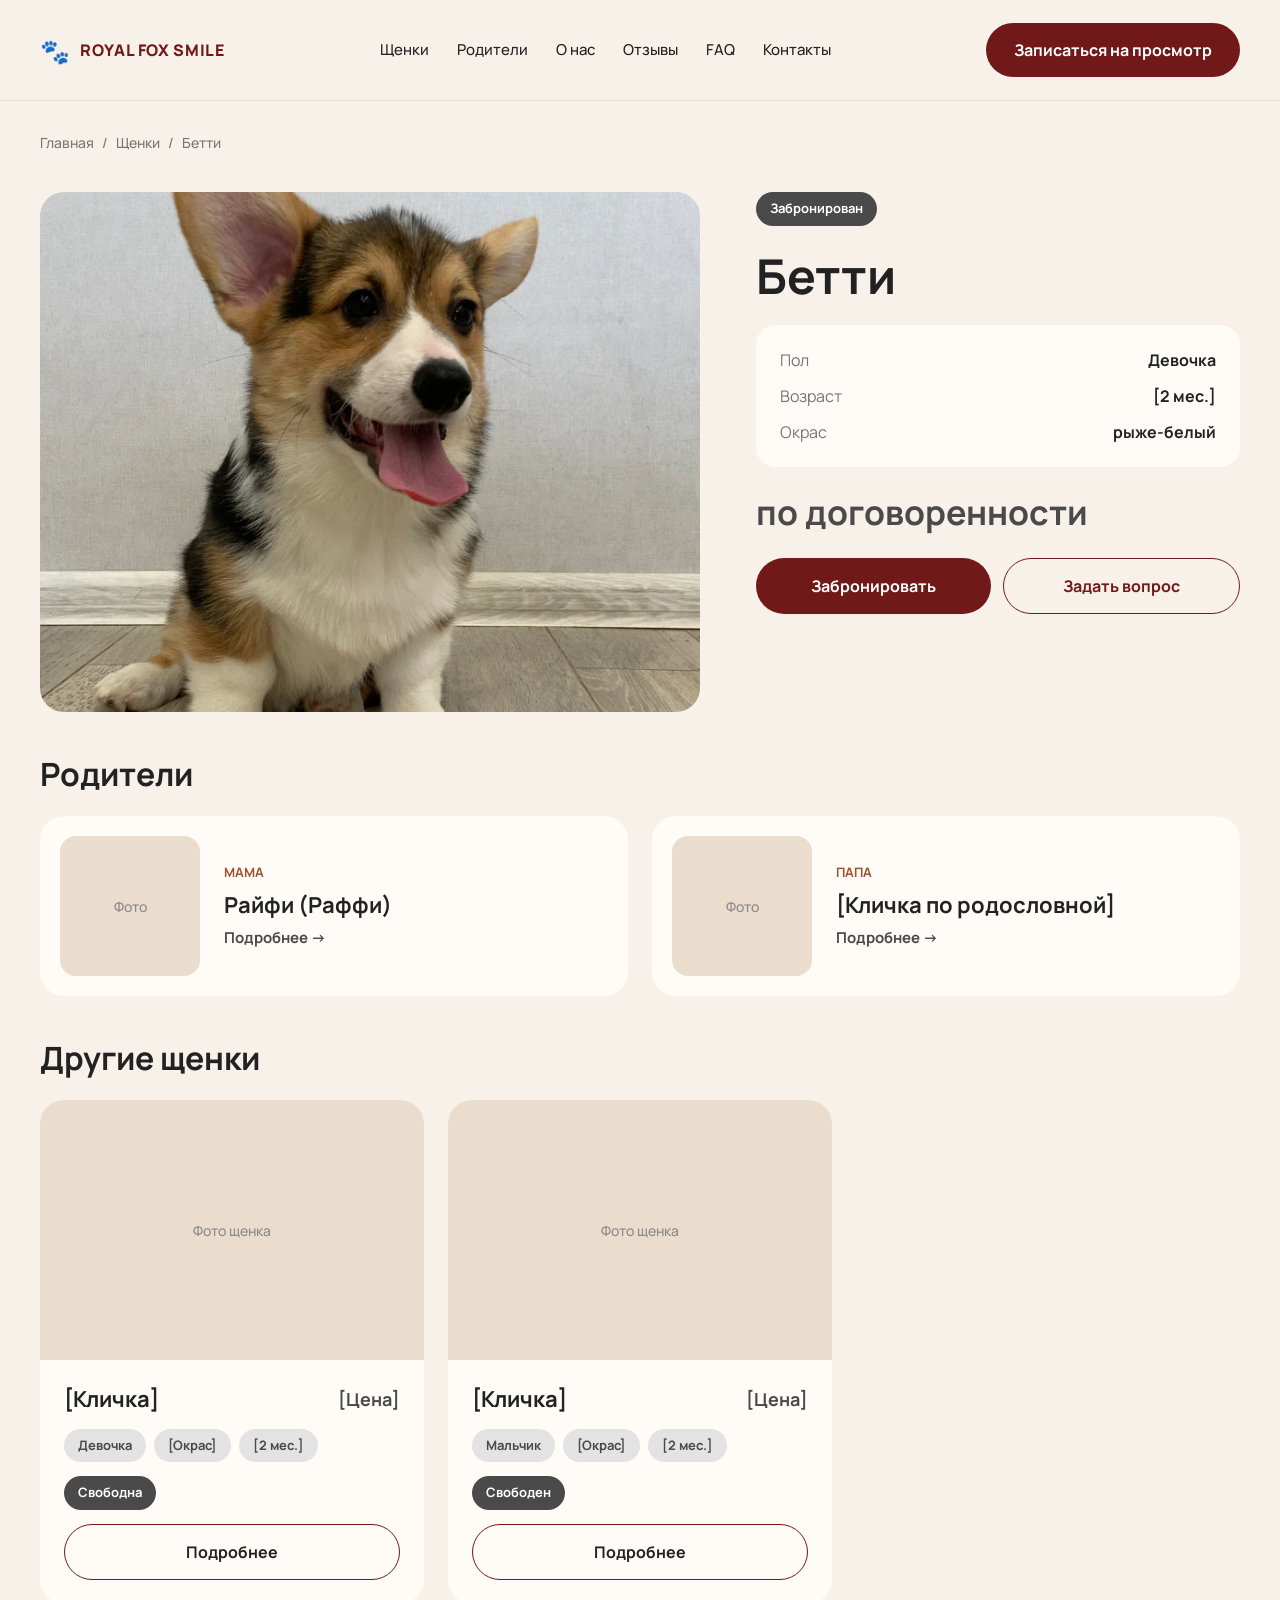
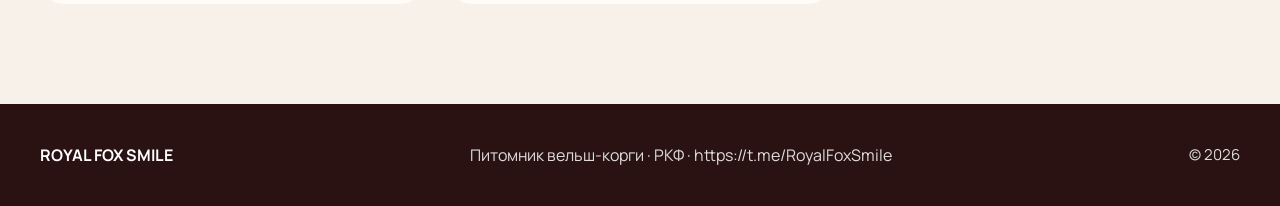
==== puppy.html @ c0cefedc "Add files via upload" ====
<!DOCTYPE html>
<html lang="ru">
<head>
  <!-- Страница одного щенка. Какого именно — подсказывает адрес: puppy.html?n=0 — первый щенок в списке -->
  <meta charset="UTF-8">
  <meta name="viewport" content="width=device-width, initial-scale=1.0">
  <title>Щенок вельш-корги — Royal Fox Smile</title>
  <meta name="description" content="Щенок вельш-корги пемброк из питомника Royal Fox Smile: фото, характер, родители и цена.">

  <!-- Шрифты из Google Fonts -->
  <link rel="preconnect" href="https://fonts.googleapis.com">
  <link rel="preconnect" href="https://fonts.gstatic.com" crossorigin>
  <link href="https://fonts.googleapis.com/css2?family=Manrope:wght@400;500;700;800&family=Montserrat:wght@700;800&display=swap" rel="stylesheet">

  <!-- Наши стили — те же, что на главной -->
  <link rel="stylesheet" href="css/style.css">
</head>
<body>

  <!-- ===== ШАПКА — как на главной, только ссылки ведут на главную страницу ===== -->
  <header class="header">
    <div class="container header__inner">
      <a href="index.html" class="logo">
        <span class="logo__icon" aria-hidden="true">🐾</span>
        <span class="logo__text">ROYAL FOX SMILE</span>
      </a>

      <nav class="nav" id="site-nav" aria-label="Основное меню">
        <a href="index.html#puppies">Щенки</a>
        <a href="index.html#parents">Родители</a>
        <a href="index.html#about">О нас</a>
        <a href="index.html#reviews">Отзывы</a>
        <a href="index.html#faq">FAQ</a>
        <a href="index.html#contacts">Контакты</a>
        <a href="index.html#contacts" class="btn btn--red nav__btn">Записаться на просмотр</a>
      </nav>

      <a href="index.html#contacts" class="btn btn--red header__btn">Записаться на просмотр</a>

      <button class="burger" type="button" aria-expanded="false" aria-controls="site-nav" aria-label="Открыть меню">
        <span></span><span></span><span></span>
      </button>
    </div>
  </header>

  <main class="container puppy-page">

    <!-- Хлебные крошки: где мы находимся на сайте -->
    <nav class="breadcrumbs" aria-label="Вы здесь">
      <a href="index.html">Главная</a>
      <span aria-hidden="true">/</span>
      <a href="index.html#puppies">Щенки</a>
      <span aria-hidden="true">/</span>
      <span id="crumb-name">Щенок</span>
    </nav>

    <!-- Всё ниже заполняет js/puppy.js из data/puppies.json -->
    <p class="puppy-page__message" id="puppy-message" hidden></p>

    <div class="puppy-page__content" id="puppy-content" hidden>

      <div class="puppy-page__top">
        <!-- Фото: большое и миниатюры под ним. Клик по миниатюре меняет большое фото -->
        <div class="puppy-gallery">
          <div class="puppy-gallery__main" id="puppy-main-photo"></div>
          <div class="puppy-gallery__thumbs" id="puppy-thumbs"></div>
        </div>

        <div class="puppy-info">
          <span class="puppy__status" id="puppy-status" hidden></span>
          <h1 class="puppy-info__name" id="puppy-name"></h1>
          <dl class="puppy-info__specs" id="puppy-specs"></dl>
          <p class="puppy-info__price" id="puppy-price" hidden></p>
          <div class="puppy-info__buttons">
            <a href="index.html#contacts" class="btn btn--red">Забронировать</a>
            <a href="index.html#contacts" class="btn btn--outline">Задать вопрос</a>
          </div>
          <p class="puppy-info__note" id="puppy-booking" hidden></p>
        </div>
      </div>

      <section class="puppy-page__block" id="puppy-about-block" hidden>
        <h2 class="puppy-page__title">О щенке</h2>
        <p class="puppy-page__text" id="puppy-about"></p>
      </section>

      <section class="puppy-page__block">
        <h2 class="puppy-page__title">Родители</h2>
        <div class="parents parents--compact" id="puppy-parents"></div>
      </section>

      <section class="puppy-page__block" id="puppy-others-block" hidden>
        <h2 class="puppy-page__title">Другие щенки</h2>
        <div class="puppies" id="puppy-others"></div>
      </section>

    </div>
  </main>

  <!-- ===== ПОДВАЛ ===== -->
  <footer class="footer">
    <div class="container footer__inner">
      <a href="index.html" class="footer__logo">ROYAL FOX SMILE</a>
      <p class="footer__text">Питомник вельш-корги · РКФ<span id="footer-socials"></span></p>
      <p class="footer__copy">© 2026</p>
    </div>
  </footer>

  <script src="js/common.js"></script>
  <script src="js/puppy.js"></script>
</body>
</html>
---- css/style.css ----
/* =========================================================
   1. ПЕРЕМЕННЫЕ — цвета, шрифты, размеры (значения из макета Figma).
   Меняете цвет здесь — он меняется на всём сайте.
   ========================================================= */
:root {
  --bg: #F7F1EA;         /* кремовый фон */
  --sand: #EBDDCD;       /* песочный фон первого экрана и заглушек фото */
  --red: #711919;        /* фирменный бордовый */
  --red-dark: #4A0E0E;
  --orange: #DB8744;     /* оранжевый акцент (кнопки) */
  --card: #FFFBF6;       /* фон карточек */
  --chip: #E3E3E3;       /* серые метки */
  --ink: #222222;        /* основной текст */
  --ink-soft: #4A4A4A;   /* текст потише */
  --muted: #777777;      /* второстепенный текст */
  --chocolate: #2A1212;  /* тёмная активная метка */
  --brown: #A0522D;      /* подписи «ПАПА» и «МАМА» */
  --about-bg: #F1E4D4;   /* фон блока «О питомнике» */
  --about-photo: #E2CFBA; /* заглушки фото в блоке «О питомнике» */
  --review-card: #F2F2F2; /* фон карточек отзывов */
  --form-btn: #E39A5B;   /* кнопка «Написать в Telegram» */
  --cream: #FFF3E6;      /* светлый текст на бордовом */

  --font-body: 'Manrope', sans-serif;                /* в макете Vela Sans, но он не загрузился из Google Fonts */
  --font-title: 'Montserrat', sans-serif;            /* заголовки секций */

  --container: 1248px;   /* 1200px контента + поля 24px по бокам */
  --radius: 24px;        /* скругление карточек */
}

/* =========================================================
   2. СБРОС — убираем стандартные отступы браузера
   ========================================================= */
*, *::before, *::after { box-sizing: border-box; }
body, h1, h2, h3, p, ul, figure { margin: 0; padding: 0; }
ul { list-style: none; }
img { max-width: 100%; display: block; }
a { color: inherit; text-decoration: none; }
button { font: inherit; cursor: pointer; }
[hidden] { display: none !important; }      /* скрытое атрибутом hidden прячем всегда, даже кнопки */

/* Переносы строк из панели сохраняются в длинных текстах */
.about__lead, .review__text, .question__answer { white-space: pre-line; }

html { scroll-behavior: smooth; }           /* плавная прокрутка к якорям */

body {
  font-family: var(--font-body);
  color: var(--ink);
  background: var(--bg);
  font-size: 16px;
  line-height: 1.375;
}

/* Контейнер — центрирует контент и даёт поля по бокам */
.container {
  max-width: var(--container);
  margin: 0 auto;
  padding: 0 24px;
}

/* =========================================================
   3. ОБЩИЕ ЭЛЕМЕНТЫ — кнопки, метки
   ========================================================= */
.btn {
  display: inline-flex;
  align-items: center;
  justify-content: center;
  padding: 16px 28px;
  border-radius: 999px;
  font-weight: 700;
  font-size: 16px;
  white-space: nowrap;
  transition: transform .2s, background-color .2s;
  cursor: pointer;
}
.btn:hover { transform: translateY(-2px); }

.btn--orange      { background: var(--orange); color: #fff; }
.btn--red         { background: var(--red); color: #fff; }
.btn--red:hover   { background: var(--red-dark); }
.btn--outline     { border: 1.5px solid var(--red); color: var(--red); }
.btn--outline-dark { border: 1.5px solid var(--ink-soft); color: var(--ink); }

.tag {
  display: inline-block;
  background: var(--chip);
  color: var(--ink);
  font-weight: 700;
  font-size: 13px;
  padding: 8px 14px;
  border-radius: 999px;
}

/* =========================================================
   4. ШАПКА
   ========================================================= */
.header {
  position: sticky;                 /* шапка прилипает к верху при прокрутке */
  top: 0;
  z-index: 10;
  background: rgba(247, 241, 234, .94);
  backdrop-filter: blur(8px);
  border-bottom: 1px solid var(--sand);
}
.header__inner {
  display: flex;
  align-items: center;
  justify-content: space-between;
  gap: 24px;
  padding-top: 23px;
  padding-bottom: 23px;
}
.logo { display: flex; align-items: center; gap: 10px; color: var(--red); white-space: nowrap; }
.logo__icon { font-size: 24px; }
.logo__text { font-weight: 800; font-size: 16px; letter-spacing: .04em; }

.nav { display: flex; gap: 28px; font-weight: 500; font-size: 15px; white-space: nowrap; }
.nav a:hover { color: var(--red); }
.nav__btn { display: none; }                /* кнопка внутри меню нужна только на телефоне */
.nowrap { white-space: nowrap; }            /* текст, который нельзя переносить, например номер телефона */

/* Бургер — три полоски. На широких экранах скрыт */
.burger {
  display: none;
  flex-direction: column;
  justify-content: center;
  gap: 5px;
  width: 44px;                              /* 44px — удобный размер для пальца */
  height: 44px;
  padding: 0 10px;
  background: none;
  border: none;
}
.burger span {
  display: block;
  height: 2px;
  background: var(--red);
  border-radius: 2px;
  transition: transform .2s, opacity .2s;
}
/* Когда меню открыто, полоски складываются в крестик */
.burger[aria-expanded="true"] span:nth-child(1) { transform: translateY(7px) rotate(45deg); }
.burger[aria-expanded="true"] span:nth-child(2) { opacity: 0; }
.burger[aria-expanded="true"] span:nth-child(3) { transform: translateY(-7px) rotate(-45deg); }

/* =========================================================
   5. ПЕРВЫЙ ЭКРАН
   ========================================================= */
.hero { background: var(--sand); padding: 80px 0; }
.hero__inner {
  display: flex;
  align-items: center;
  gap: 56px;
}
.hero__text { flex: 1; display: flex; flex-direction: column; gap: 26px; align-items: flex-start; }

.hero__title {
  font-weight: 800;
  font-size: 70px;
  line-height: 1.15;
  max-width: 624px;
}
.hero__lead { font-size: 20px; color: var(--muted); }
.hero__buttons { display: flex; gap: 14px; flex-wrap: wrap; }

.hero__trust { display: flex; flex-wrap: wrap; gap: 24px; font-weight: 500; font-size: 15px; color: var(--ink-soft); }
.hero__trust li::before { content: "✓ "; }

/* Фото корги: без круга и обрезки, вписывается в квадрат 520px как в макете */
.hero__photo {
  flex-shrink: 0;
  width: 520px;
  max-width: 100%;
  height: 520px;
  object-fit: contain;
}

/* =========================================================
   6. ЦИФРЫ — бордовая полоса
   ========================================================= */
.stats { background: var(--red); color: var(--cream); padding: 56px 0; }
.stats__list {
  display: grid;
  grid-template-columns: repeat(4, 1fr);    /* 4 равные колонки */
}
.stats__item { display: flex; flex-direction: column; gap: 6px; }
.stats__number { font-weight: 800; font-size: 44px; line-height: 60px; color: var(--orange); }
.stats__label { font-size: 16px; }

/* =========================================================
   7. ОБЩЕЕ ДЛЯ БЛОКОВ — отступы и заголовки секций
   ========================================================= */
.section { scroll-margin-top: 101px; }      /* чтобы шапка не закрывала заголовок при переходе из меню */
.section__head { display: flex; flex-direction: column; gap: 12px; }
.section__label { font-weight: 700; font-size: 13px; color: var(--muted); }
.section__title { font-family: var(--font-title); font-weight: 700; font-size: 44px; line-height: 54px; }

/* =========================================================
   8. СВОБОДНЫЕ ЩЕНКИ — фильтр и карточки
   ========================================================= */
.section--puppies { padding: 144px 0 118px; }
.section__top {
  display: flex;
  align-items: flex-end;
  justify-content: space-between;
  flex-wrap: wrap;
  gap: 16px;
  margin-bottom: 23px;
}
.filter { display: flex; gap: 8px; }
.chip {
  padding: 8px 14px;
  background: none;
  border: 1px solid var(--sand);
  border-radius: 999px;
  color: var(--ink);
  font-weight: 700;
  font-size: 13px;
}
.chip.is-active { background: var(--chocolate); border-color: var(--chocolate); color: #fff; }

.puppies {
  display: grid;
  grid-template-columns: repeat(3, 1fr);    /* 3 карточки в ряд */
  gap: 24px;
}
.puppy {
  display: flex;
  flex-direction: column;
  border-radius: var(--radius);
  overflow: hidden;                         /* обрезает фото по скруглённым углам */
  background: var(--card);
}
.puppy__photo { width: 100%; height: 260px; object-fit: cover; }
.puppy__photo--empty {                      /* заглушка, пока нет фото */
  display: flex;
  align-items: center;
  justify-content: center;
  background: var(--sand);
  color: #8A8A8A;
  font-weight: 500;
  font-size: 14px;
}
.puppy__body {
  flex: 1;
  display: flex;
  flex-direction: column;
  align-items: flex-start;
  gap: 14px;
  padding: 24px;
}
.puppy__top { width: 100%; display: flex; align-items: center; justify-content: space-between; gap: 12px; font-weight: 700; }
.puppy__name { font-size: 22px; }
.puppy__price { font-size: 18px; color: var(--ink-soft); }
.puppy__facts { display: flex; flex-wrap: wrap; gap: 8px; font-weight: 700; font-size: 13px; color: var(--ink-soft); }
.puppy__facts li { padding: 8px 14px; background: var(--chip); border-radius: 999px; }
.puppy__status { padding: 8px 14px; background: var(--ink-soft); border-radius: 999px; color: #fff; font-weight: 700; font-size: 13px; }
.puppy__btn { width: 100%; color: var(--ink); }

.puppies__message { font-size: 18px; color: var(--muted); }
.puppies__more { display: flex; justify-content: center; margin-top: 23px; }

/* =========================================================
   9. РОДИТЕЛИ — две карточки: фото слева, текст справа
   ========================================================= */
.section--parents { padding: 40px 0; }
.section--parents__title { margin-bottom: 23px; }
.parents {
  display: grid;
  grid-template-columns: repeat(2, 1fr);    /* 2 карточки в ряд */
  gap: 24px;
}
.parent {
  display: flex;
  align-items: center;
  gap: 24px;
  padding: 20px;
  background: var(--card);
  border-radius: var(--radius);
}
.parent__photo { flex-shrink: 0; width: 180px; height: 180px; border-radius: 16px; object-fit: cover; }
.parent__photo--empty {                     /* заглушка, пока нет фото */
  display: flex;
  align-items: center;
  justify-content: center;
  background: var(--sand);
  color: #8A8A8A;
  font-weight: 500;
  font-size: 14px;
}
.parent__info { flex: 1; min-width: 0; display: flex; flex-direction: column; gap: 8px; }
.parent__role { font-weight: 700; font-size: 13px; color: var(--brown); }
.parent__name { font-weight: 700; font-size: 22px; color: var(--ink); }
.parent__details { font-size: 15px; color: var(--muted); }

/* =========================================================
   10. О ПИТОМНИКЕ — фото слева, текст справа
   ========================================================= */
.section--about { background: var(--about-bg); padding: 100px 0; }
.about {
  display: grid;
  grid-template-columns: 576px 1fr;         /* фото фиксированной ширины, текст занимает остальное */
  align-items: center;
  column-gap: 64px;
}
.about__photos {
  display: grid;
  grid-template-columns: repeat(2, 1fr);
  grid-template-rows: repeat(2, 202px);
  gap: 16px;
}
.about__photo { width: 100%; height: 100%; border-radius: 16px; object-fit: cover; }
.about__photo--tall { grid-row: span 2; }   /* большое фото занимает две строки */
.about__photo--empty {                      /* заглушка, пока нет фото */
  display: flex;
  align-items: center;
  justify-content: center;
  padding: 12px;
  background: var(--about-photo);
  color: #8A8A8A;
  font-weight: 500;
  font-size: 14px;
  text-align: center;
}
.about__text { display: flex; flex-direction: column; gap: 22px; }
.about__lead { font-size: 18px; color: var(--muted); }
.about__list { display: flex; flex-direction: column; gap: 22px; font-weight: 700; font-size: 16px; }
.about__list li { display: flex; align-items: center; gap: 12px; }
.about__list li::before {                   /* бордовый кружок перед пунктом */
  content: "";
  flex-shrink: 0;
  width: 28px;
  height: 28px;
  border-radius: 50%;
  background: var(--red);
}

/* =========================================================
   11. ГАЛЕРЕЯ — большое фото слева и четыре маленьких справа
   ========================================================= */
.section--gallery { padding: 100px 0; }
.section--gallery__title { margin-bottom: 40px; }
.gallery {
  display: grid;
  grid-template-columns: 592fr 288fr 288fr; /* большая колонка и две маленькие */
  grid-template-rows: repeat(2, 220px);
  gap: 16px;
}
.gallery__photo { width: 100%; height: 100%; border-radius: 16px; object-fit: cover; }
.gallery__photo--big { grid-row: span 2; }  /* большое фото занимает две строки */
.gallery__photo--empty {                    /* заглушка, пока нет фото */
  display: flex;
  align-items: center;
  justify-content: center;
  background: var(--sand);
  color: #8A8A8A;
  font-weight: 500;
  font-size: 14px;
}

/* =========================================================
   12. ОТЗЫВЫ — три карточки
   ========================================================= */
.section--reviews { background: #fff; padding: 40px 0; }
.section--reviews__title { margin-bottom: 40px; }
.reviews {
  display: grid;
  grid-template-columns: repeat(3, 1fr);    /* 3 карточки в ряд */
  gap: 24px;
}
.review {
  display: flex;
  flex-direction: column;
  gap: 16px;
  padding: 24px;
  background: var(--review-card);
  border-radius: var(--radius);
}
.review__photo { width: 100%; height: 190px; border-radius: 16px; object-fit: cover; }
.review__photo--empty {                     /* заглушка, пока нет фото */
  display: flex;
  align-items: center;
  justify-content: center;
  background: var(--sand);
  color: #8A8A8A;
  font-weight: 500;
  font-size: 14px;
}
/* Длинный отзыв показываем первыми 4 строками, остальное — по кнопке «Читать полностью» */
.review__text {
  display: -webkit-box;
  -webkit-box-orient: vertical;
  -webkit-line-clamp: 4;                    /* сколько строк видно, пока отзыв свёрнут */
  line-clamp: 4;
  overflow: hidden;
  color: var(--ink-soft);
}
.review.is-expanded .review__text { display: block; overflow: visible; }   /* класс is-expanded ставит js/main.js */
.review__more {
  align-self: flex-start;
  margin-top: -8px;                         /* кнопка ближе к тексту, к которому относится */
  padding: 0;
  background: none;
  border: none;
  color: var(--red);
  font-weight: 700;
  font-size: 15px;
}
.review__more:hover { text-decoration: underline; }
.review__author { display: flex; flex-direction: column; gap: 6px; margin-top: auto; }   /* margin-top: auto прижимает автора к низу карточки */
.review__name { font-weight: 700; }
.review__place { font-size: 14px; color: var(--muted); }

/* =========================================================
   13. FAQ — заголовок слева, вопросы справа
   ========================================================= */
.section--faq { background: var(--card); padding: 100px 0; }
.faq {
  display: grid;
  grid-template-columns: 380px minmax(0, 1fr);
  align-items: start;
  column-gap: 64px;
}
.faq__head { display: flex; flex-direction: column; gap: 14px; }
.faq__title { font-weight: 800; font-size: 48px; line-height: 1; }
.faq__note { font-size: 17px; color: var(--muted); }
.faq__note a:hover { color: var(--red); }
.faq__list { display: flex; flex-direction: column; gap: 12px; }

.question { background: var(--bg); border-radius: 18px; }
.question summary {
  display: flex;
  align-items: center;
  justify-content: space-between;
  gap: 16px;
  padding: 12px 24px;
  font-weight: 700;
  font-size: 18px;
  cursor: pointer;
  list-style: none;                         /* убираем стандартный треугольник */
}
.question summary::-webkit-details-marker { display: none; }   /* то же для Safari */
.question__icon {
  flex-shrink: 0;
  display: flex;
  align-items: center;
  justify-content: center;
  width: 36px;
  height: 36px;
  border-radius: 50%;
  background: var(--red);
  color: #fff;
  transition: transform .2s;
}
.question[open] .question__icon { transform: rotate(45deg); }  /* плюс поворачивается и становится крестиком */
.question__answer { padding: 0 24px 20px; color: var(--ink-soft); }

/* =========================================================
   14. КОНТАКТЫ — бордовая карточка: текст слева, кнопки связи справа
   ========================================================= */
.section--contacts { background: #fff; padding: 100px 0; }
.contact {
  display: grid;
  grid-template-columns: minmax(0, 1fr) 548px;
  align-items: start;
  column-gap: 56px;
  padding: 56px;
  background: var(--red);
  border-radius: 36px;
  color: var(--cream);
}
.contact__info { display: flex; flex-direction: column; align-items: flex-start; gap: 20px; }
.contact__title { font-weight: 700; font-size: 40px; }
.contact__lead { font-size: 18px; }
.contact__line { font-size: 17px; }

.messengers {
  display: flex;
  flex-direction: column;
  gap: 16px;
  padding: 32px;
  background: var(--card);
  border-radius: var(--radius);
  color: var(--ink);
}
.messengers__title { font-weight: 700; font-size: 18px; }
.messengers__btn { width: 100%; }
.messengers__btn--main { background: var(--form-btn); color: var(--chocolate); }

/* =========================================================
   15. ПОДВАЛ
   ========================================================= */
.footer { background: var(--chocolate); padding: 40px 0; color: #DDDDDD; }
.footer__inner { display: flex; align-items: center; justify-content: space-between; gap: 24px; }
.footer__logo { font-weight: 700; color: #fff; }
.footer__copy { font-size: 15px; }

/* =========================================================
   16. СТРАНИЦА ЩЕНКА (puppy.html)
   ========================================================= */
.puppy-page { display: flex; flex-direction: column; gap: 40px; padding-top: 32px; padding-bottom: 100px; }
.breadcrumbs { display: flex; flex-wrap: wrap; gap: 8px; font-weight: 500; font-size: 14px; color: var(--muted); }
.breadcrumbs a:hover { color: var(--red); }
.puppy-page__message { font-size: 18px; color: var(--muted); }
.puppy-page__content { display: flex; flex-direction: column; gap: 40px; }

/* Верх: фото слева, информация справа */
.puppy-page__top {
  display: grid;
  grid-template-columns: 660px minmax(0, 1fr);
  align-items: start;
  gap: 56px;
}

/* Фото и миниатюры */
.puppy-gallery { display: flex; flex-direction: column; gap: 12px; min-width: 0; }
.puppy-gallery__photo { width: 100%; height: 520px; border-radius: var(--radius); object-fit: cover; }
.puppy-gallery__photo--empty,
.puppy-gallery__thumb-img--empty {          /* заглушки, пока нет фото */
  display: flex;
  align-items: center;
  justify-content: center;
  background: var(--sand);
  color: #8A8A8A;
  font-weight: 500;
  font-size: 14px;
}
.puppy-gallery__thumbs { display: grid; grid-template-columns: repeat(4, 1fr); gap: 12px; }
.puppy-gallery__thumbs:empty { display: none; }
.puppy-gallery__thumb {
  height: 110px;
  padding: 0;
  overflow: hidden;
  border: 2px solid transparent;
  border-radius: 14px;
  background: var(--sand);
}
.puppy-gallery__thumb.is-active { border-color: var(--red); }   /* миниатюра фото, которое сейчас открыто */
.puppy-gallery__thumb-img { width: 100%; height: 100%; object-fit: cover; }
.puppy-gallery__thumb--video {
  display: flex;
  align-items: center;
  justify-content: center;
  color: var(--red);
  font-weight: 700;
  font-size: 15px;
}

/* Информация справа */
.puppy-info { display: flex; flex-direction: column; align-items: flex-start; gap: 22px; }
.puppy-info__name { font-weight: 700; font-size: 48px; line-height: 1.15; }
.puppy-info__specs {
  width: 100%;
  margin: 0;
  display: flex;
  flex-direction: column;
  gap: 14px;
  padding: 24px;
  background: var(--card);
  border-radius: 20px;
}
.puppy-info__specs:empty { display: none; }
.puppy-info__row { display: flex; justify-content: space-between; gap: 16px; }
.puppy-info__row dt { color: var(--muted); }
.puppy-info__row dd { margin: 0; font-weight: 700; text-align: right; }
.puppy-info__price { font-weight: 700; font-size: 34px; color: var(--ink-soft); }
.puppy-info__buttons { width: 100%; display: flex; gap: 12px; }
.puppy-info__buttons .btn { flex: 1; }
.puppy-info__note { font-size: 14px; color: var(--muted); }

/* Блоки ниже: «О щенке», «Родители», «Другие щенки» */
.puppy-page__block { display: flex; flex-direction: column; gap: 20px; }
.puppy-page__title { font-weight: 700; font-size: 32px; }
.puppy-page__text { font-size: 18px; color: var(--muted); white-space: pre-line; }
.parents--compact .parent__photo { width: 140px; height: 140px; }
.parent__more { font-weight: 700; font-size: 15px; color: var(--ink-soft); }
.parent__more:hover { color: var(--red); }

/* =========================================================
   17. АДАПТИВ — как сайт выглядит на узких экранах
   ========================================================= */
@media (max-width: 1040px) {
  .burger { display: flex; }
  .header__inner { padding-top: 14px; padding-bottom: 14px; }
  .header__btn { margin-left: auto; }       /* кнопка прижимается вправо, к бургеру */
  /* Меню превращается в выпадающую панель под шапкой */
  .nav {
    display: none;
    position: absolute;
    top: 100%;
    left: 0;
    right: 0;
    flex-direction: column;
    gap: 0;
    padding: 8px 24px 24px;
    background: var(--bg);
    border-bottom: 1px solid var(--sand);
    box-shadow: 0 16px 32px rgba(74, 14, 14, .1);
    font-size: 18px;
  }
  .nav.is-open { display: flex; }           /* класс is-open ставит js/main.js */
  .nav a { padding: 14px 0; border-bottom: 1px solid var(--sand); }
  .nav .nav__btn { border-bottom: none; }
}
@media (max-width: 1200px) {
  .puppy-page__top { grid-template-columns: minmax(0, 1.3fr) minmax(0, 1fr); gap: 40px; }
  .puppy-gallery__photo { height: 440px; }
  .puppy-gallery__thumb { height: 90px; }
}
@media (max-width: 960px) {
  .puppy-page__top { grid-template-columns: minmax(0, 1fr); gap: 32px; }
  .puppy-gallery__photo { height: 460px; }
  .hero__inner { flex-direction: column-reverse; }
  .hero__photo { height: 360px; }
  .hero__text { width: 100%; }
  .hero__title { font-size: 48px; }
  .stats__list { grid-template-columns: repeat(2, 1fr); row-gap: 32px; }
  .puppies { grid-template-columns: repeat(2, 1fr); }
  .section--puppies { padding: 72px 0; }
  .section__title { font-size: 36px; line-height: 1.2; }
  .parents { grid-template-columns: 1fr; }
  .section--about { padding: 64px 0; }
  .about { grid-template-columns: minmax(0, 1fr); row-gap: 40px; }
  .section--gallery { padding: 64px 0; }
  .gallery { grid-template-columns: repeat(2, 1fr); grid-template-rows: 320px 220px 220px; }
  .gallery__photo--big { grid-row: auto; grid-column: span 2; }   /* большое фото теперь на всю ширину */
  .section--reviews { padding: 64px 0; }
  .reviews { grid-template-columns: repeat(2, 1fr); }
  .section--faq { padding: 64px 0; }
  .faq { grid-template-columns: minmax(0, 1fr); row-gap: 32px; }
  .section--contacts { padding: 64px 0; }
  .contact { grid-template-columns: minmax(0, 1fr); row-gap: 32px; padding: 40px; }
}
@media (max-width: 560px) {
  .header__btn { display: none; }
  .nav .nav__btn { display: flex; margin-top: 16px; padding: 16px; font-size: 16px; }
  .nav .nav__btn:hover { color: #fff; }     /* иначе при наведении текст стал бы бордовым на бордовом */
  .hero { padding: 24px 0 56px; }
  .hero__inner { gap: 24px; }
  .hero__photo { height: 260px; }
  .chip { padding: 10px 16px; }             /* кнопки фильтра крупнее, чтобы попадать пальцем */
  .messengers__btn { padding: 16px 12px; }
  .hero__title { font-size: 38px; }
  .hero__lead { font-size: 17px; }
  .hero__buttons .btn { width: 100%; }
  .stats { padding: 40px 0; }
  .stats__number { font-size: 34px; }
  .puppies { grid-template-columns: 1fr; }
  .section--puppies { padding: 56px 0; }
  .section__title { font-size: 30px; }
  .parent { flex-direction: column; align-items: flex-start; }   /* на телефоне текст под фото */
  .parent__photo { width: 100%; height: 240px; }
  .parent__info { flex: none; }
  .section--about { padding: 56px 0; }
  .about__photos { grid-template-rows: repeat(2, 150px); }
  .section--gallery { padding: 56px 0; }
  .section--gallery__title { margin-bottom: 24px; }
  .gallery { grid-template-rows: 220px 150px 150px; }
  .section--reviews { padding: 56px 0; }
  .section--reviews__title { margin-bottom: 24px; }
  .reviews { grid-template-columns: 1fr; }
  .section--faq { padding: 56px 0; }
  .faq__title { font-size: 36px; line-height: 1.1; }
  .question summary { padding: 12px 16px; font-size: 16px; }
  .question__answer { padding: 0 16px 16px; }
  .section--contacts { padding: 56px 0; }
  .contact { padding: 24px 16px 16px; border-radius: var(--radius); }
  .contact__title { font-size: 30px; line-height: 1.2; }
  .messengers { padding: 20px 16px; }
  .messengers__btn { white-space: normal; text-align: center; }
  .footer__inner { flex-direction: column; align-items: flex-start; gap: 8px; }
  .puppy-page { gap: 24px; padding-top: 20px; padding-bottom: 56px; }
  .puppy-page__content { gap: 32px; }
  .puppy-gallery__photo { height: 300px; }
  .puppy-gallery__thumbs { gap: 8px; }
  .puppy-gallery__thumb { height: 64px; border-radius: 10px; }
  .puppy-gallery__thumb--video { font-size: 13px; }
  .puppy-info { gap: 16px; }
  .puppy-info__name { font-size: 34px; }
  .puppy-info__specs { padding: 20px 16px; }
  .puppy-info__price { font-size: 28px; }
  .puppy-info__buttons { flex-direction: column; }
  .puppy-page__title { font-size: 26px; }
  .puppy-page__text { font-size: 17px; }
  .parents--compact .parent { flex-direction: row; align-items: center; }   /* на странице щенка карточки родителей остаются в строку */
  .parents--compact .parent__photo { width: 100px; height: 100px; }
  .parents--compact .parent__info { flex: 1; }   /* текст занимает остаток строки и переносится, а не обрезается */
  .parents--compact .parent__name { font-size: 18px; }
}
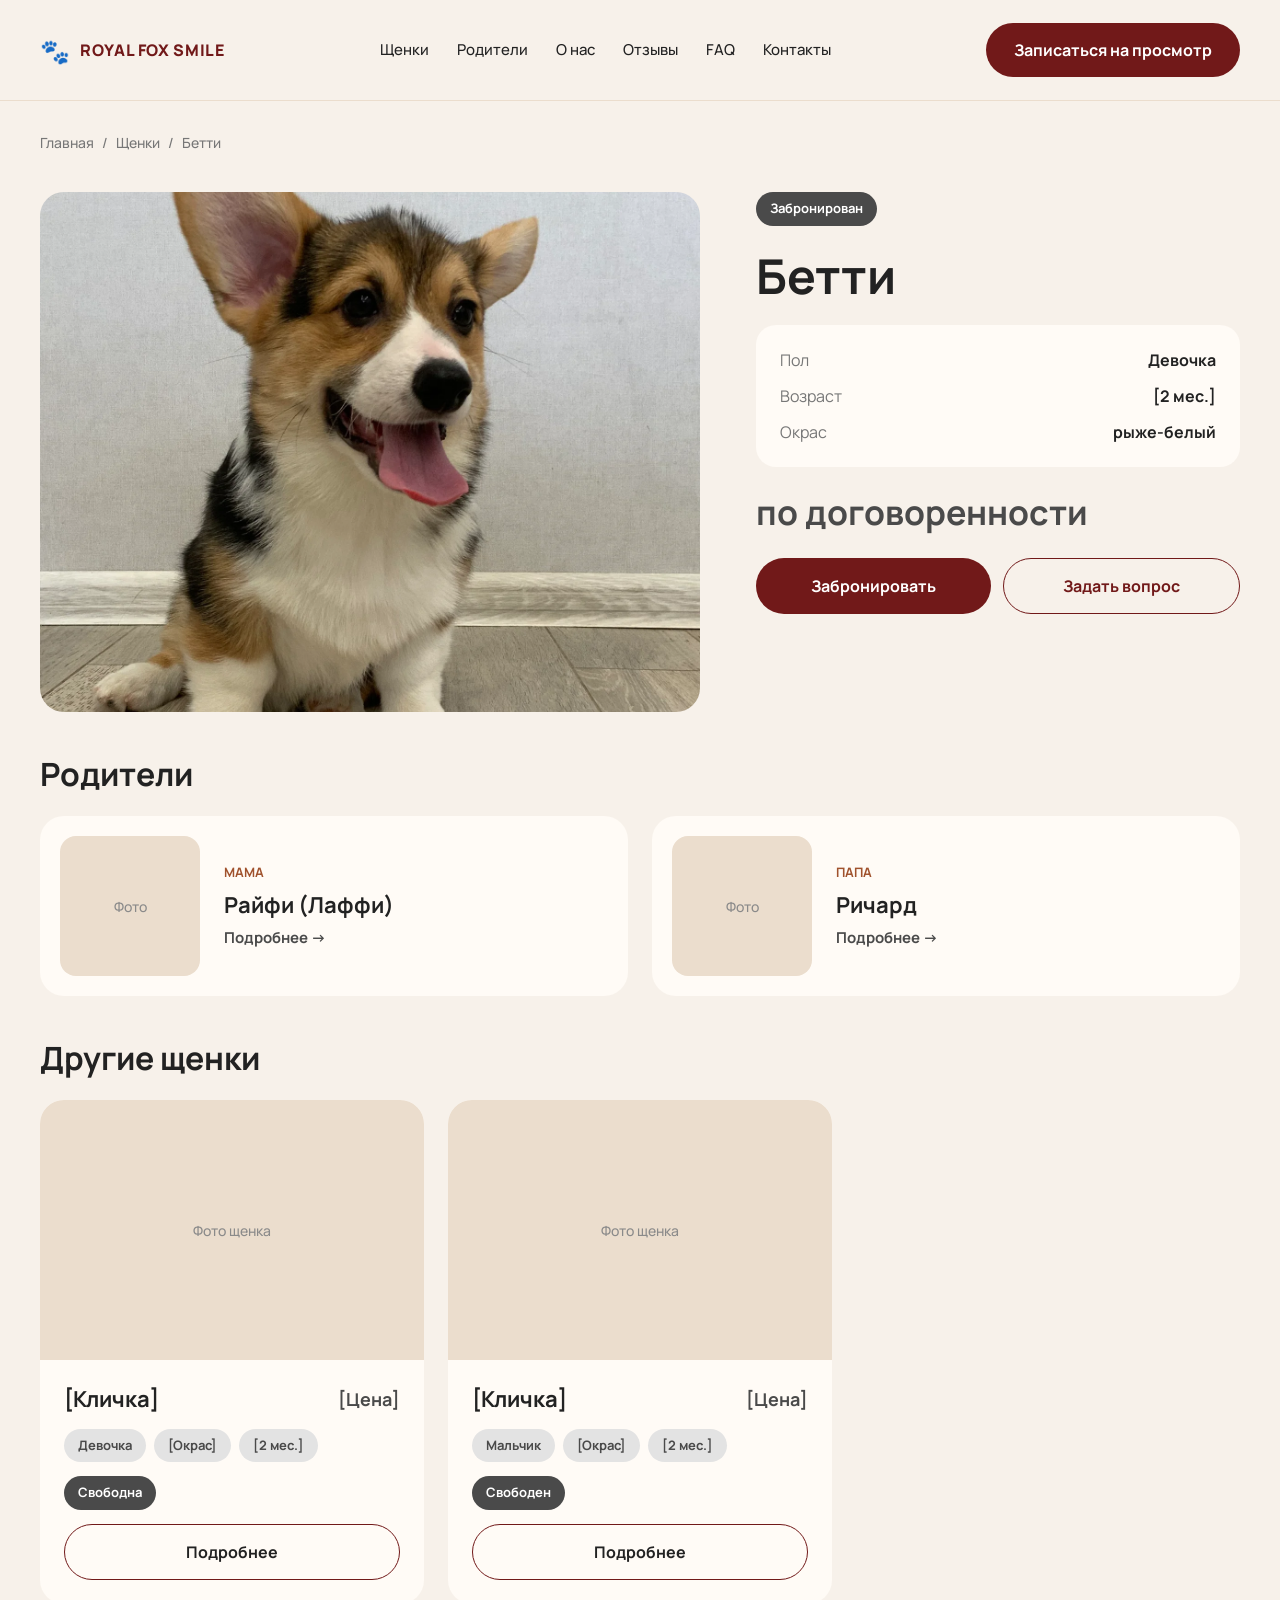
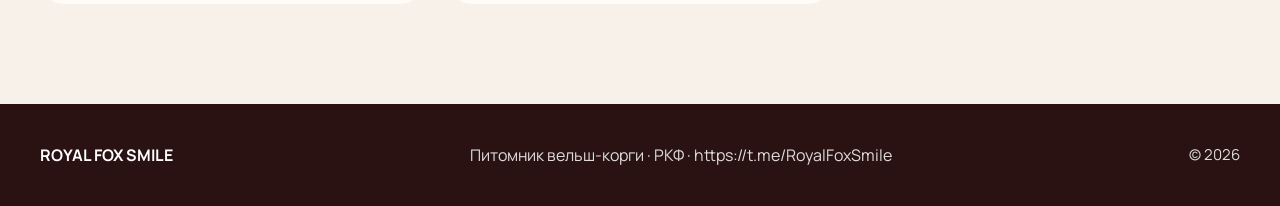
==== commit db193080: "Add files via upload" ====
--- a/puppy.html
+++ b/puppy.html
@@ -12,8 +12,8 @@
   <link rel="preconnect" href="https://fonts.gstatic.com" crossorigin>
   <link href="https://fonts.googleapis.com/css2?family=Manrope:wght@400;500;700;800&family=Montserrat:wght@700;800&display=swap" rel="stylesheet">
 
-  <!-- Наши стили — те же, что на главной -->
-  <link rel="stylesheet" href="css/style.css">
+  <!-- Наши стили — те же, что на главной. ?v= — номер версии, как на главной -->
+  <link rel="stylesheet" href="css/style.css?v=2026-11-05-5">
 </head>
 <body>
 
@@ -26,7 +26,7 @@
       </a>
 
       <nav class="nav" id="site-nav" aria-label="Основное меню">
-        <a href="index.html#puppies">Щенки</a>
+        <a href="puppies.html">Щенки</a>
         <a href="index.html#parents">Родители</a>
         <a href="index.html#about">О нас</a>
         <a href="index.html#reviews">Отзывы</a>
@@ -49,7 +49,7 @@
     <nav class="breadcrumbs" aria-label="Вы здесь">
       <a href="index.html">Главная</a>
       <span aria-hidden="true">/</span>
-      <a href="index.html#puppies">Щенки</a>
+      <a href="puppies.html">Щенки</a>
       <span aria-hidden="true">/</span>
       <span id="crumb-name">Щенок</span>
     </nav>
@@ -106,7 +106,7 @@
     </div>
   </footer>
 
-  <script src="js/common.js"></script>
-  <script src="js/puppy.js"></script>
+  <script src="js/common.js?v=2026-11-05-5"></script>
+  <script src="js/puppy.js?v=2026-11-05-5"></script>
 </body>
 </html>
--- a/css/style.css
+++ b/css/style.css
@@ -26,6 +26,9 @@
 
   --container: 1248px;   /* 1200px контента + поля 24px по бокам */
   --radius: 24px;        /* скругление карточек */
+
+  /* Рисунок лапки: четыре пальчика и подушечка */
+  --paw: url("data:image/svg+xml,%3Csvg xmlns='http://www.w3.org/2000/svg' viewBox='0 0 24 24'%3E%3Cellipse cx='5.5' cy='10' rx='2.2' ry='2.8' transform='rotate(-20 5.5 10)'/%3E%3Cellipse cx='9.5' cy='5.5' rx='2.2' ry='2.9'/%3E%3Cellipse cx='14.5' cy='5.5' rx='2.2' ry='2.9'/%3E%3Cellipse cx='18.5' cy='10' rx='2.2' ry='2.8' transform='rotate(20 18.5 10)'/%3E%3Cpath d='M12 11.5c-3 0-6.2 3.6-6.2 6.4 0 1.9 1.5 3 3.2 3 1.2 0 2-.6 3-.6s1.8.6 3 .6c1.7 0 3.2-1.1 3.2-3 0-2.8-3.2-6.4-6.2-6.4z'/%3E%3C/svg%3E");
 }
 
 /* =========================================================
@@ -147,8 +150,10 @@
 /* =========================================================
    5. ПЕРВЫЙ ЭКРАН
    ========================================================= */
-.hero { background: var(--sand); padding: 80px 0; }
+.hero { position: relative; overflow: hidden; background: var(--sand); padding: 80px 0; }
 .hero__inner {
+  position: relative;                       /* текст и корги поверх следов лап */
+  z-index: 1;
   display: flex;
   align-items: center;
   gap: 56px;
@@ -165,7 +170,18 @@
 .hero__buttons { display: flex; gap: 14px; flex-wrap: wrap; }
 
 .hero__trust { display: flex; flex-wrap: wrap; gap: 24px; font-weight: 500; font-size: 15px; color: var(--ink-soft); }
-.hero__trust li::before { content: "✓ "; }
+.hero__trust li { display: flex; align-items: center; gap: 6px; }
+/* Лапка перед пунктом. Рисунок задан как маска, а цвет берётся у текста (currentColor),
+   поэтому лапка всегда того же цвета и размера (1em), что и текст рядом */
+.hero__trust li::before {
+  content: "";
+  flex-shrink: 0;
+  width: 1em;
+  height: 1em;
+  background-color: currentColor;
+  -webkit-mask: var(--paw) center / contain no-repeat;
+  mask: var(--paw) center / contain no-repeat;
+}
 
 /* Фото корги: без круга и обрезки, вписывается в квадрат 520px как в макете */
 .hero__photo {
@@ -174,19 +190,78 @@
   max-width: 100%;
   height: 520px;
   object-fit: contain;
+  cursor: pointer;
+  transform-origin: 50% 90%;                /* корги наклоняется «от лап», а не от середины */
+  /* Сначала появляется с прыжком, потом раз в несколько секунд наклоняет голову */
+  animation: corgi-in .9s cubic-bezier(.34, 1.56, .64, 1) both,
+             corgi-tilt 6s ease-in-out 1.5s infinite;
+}
+/* Классы ставит js/main.js: is-ready — после появления (чтобы прыжок появления не повторялся), is-jumping — по клику */
+.hero__photo.is-ready { animation: corgi-tilt 6s ease-in-out 1s infinite; }
+.hero__photo.is-jumping { animation: corgi-jump .7s ease-out; }
+
+@keyframes corgi-in {
+  from { opacity: 0; transform: translateY(60px) scale(.9); }
+  to   { opacity: 1; transform: none; }
+}
+/* Большую часть времени корги стоит спокойно, а в конце цикла наклоняет голову туда-сюда */
+@keyframes corgi-tilt {
+  0%, 70%, 100% { transform: none; }
+  76% { transform: rotate(-5deg) translateY(-4px); }
+  84% { transform: rotate(4deg); }
+  92% { transform: rotate(-2deg); }
+}
+@keyframes corgi-jump {
+  0%   { transform: none; }
+  30%  { transform: translateY(-40px) scale(1.03); }
+  55%  { transform: translateY(0) scaleY(.94); }
+  75%  { transform: translateY(-10px); }
+  100% { transform: none; }
+}
+
+/* Следы лап по низу экрана: по одному появляются слева направо и тают */
+.hero__trail { position: absolute; left: 0; right: 0; bottom: 12px; height: 40px; pointer-events: none; }
+.hero__trail span {
+  position: absolute;
+  left: calc(4% + var(--i) * 8%);           /* шаги через равные промежутки */
+  bottom: 0;
+  width: 22px;
+  height: 22px;
+  background-color: var(--red);
+  -webkit-mask: var(--paw) center / contain no-repeat;
+  mask: var(--paw) center / contain no-repeat;
+  opacity: 0;
+  transform: rotate(90deg);                 /* пальчики смотрят вправо — по направлению шагов */
+  animation: paw-step 6s linear calc(var(--i) * .4s) infinite;
+}
+.hero__trail span:nth-child(even) { bottom: 16px; }   /* левая и правая лапа — со сдвигом, как настоящий след */
+@keyframes paw-step {
+  0%   { opacity: 0; }
+  5%   { opacity: .18; }
+  45%  { opacity: .18; }
+  60%, 100% { opacity: 0; }
+}
+
+/* Если человек в настройках системы попросил меньше движения — анимации выключаем */
+@media (prefers-reduced-motion: reduce) {
+  .hero__photo, .hero__photo.is-ready, .hero__photo.is-jumping { animation: none; }
+  .hero__trail { display: none; }
 }
 
 /* =========================================================
    6. ЦИФРЫ — бордовая полоса
    ========================================================= */
-.stats { background: var(--red); color: var(--cream); padding: 56px 0; }
+.stats { background: var(--red); color: var(--cream); padding: 51px 0; }   /* отступы подобраны так, чтобы полоса осталась высотой 200px, как в макете */
 .stats__list {
-  display: grid;
-  grid-template-columns: repeat(4, 1fr);    /* 4 равные колонки */
-}
-.stats__item { display: flex; flex-direction: column; gap: 6px; }
-.stats__number { font-weight: 800; font-size: 44px; line-height: 60px; color: var(--orange); }
-.stats__label { font-size: 16px; }
+  display: flex;
+  flex-wrap: wrap;                          /* если цифры не влезают в ряд, переносятся на следующую строку */
+  justify-content: center;                  /* цифры стоят по центру полосы, сколько бы их ни было */
+  gap: 32px 120px;                          /* 32px между строками, 120px между цифрами */
+}
+/* Все цифры одной ширины — так средняя стоит ровно по центру, даже если подписи разной длины */
+.stats__item { flex: 0 0 280px; display: flex; flex-direction: column; align-items: center; gap: 8px; text-align: center; }
+.stats__number { font-weight: 800; font-size: 64px; line-height: 1; color: var(--orange); }
+.stats__label { font-size: 20px; line-height: 1.3; }
 
 /* =========================================================
    7. ОБЩЕЕ ДЛЯ БЛОКОВ — отступы и заголовки секций
@@ -615,7 +690,10 @@
   .hero__photo { height: 360px; }
   .hero__text { width: 100%; }
   .hero__title { font-size: 48px; }
-  .stats__list { grid-template-columns: repeat(2, 1fr); row-gap: 32px; }
+  .stats__list { gap: 32px 40px; }
+  .stats__item { flex-basis: 200px; }
+  .stats__number { font-size: 52px; }
+  .stats__label { font-size: 18px; }
   .puppies { grid-template-columns: repeat(2, 1fr); }
   .section--puppies { padding: 72px 0; }
   .section__title { font-size: 36px; line-height: 1.2; }
@@ -645,7 +723,10 @@
   .hero__lead { font-size: 17px; }
   .hero__buttons .btn { width: 100%; }
   .stats { padding: 40px 0; }
-  .stats__number { font-size: 34px; }
+  .stats__list { gap: 32px 32px; }
+  .stats__item { flex-basis: 140px; }
+  .stats__number { font-size: 44px; }
+  .stats__label { font-size: 16px; }
   .puppies { grid-template-columns: 1fr; }
   .section--puppies { padding: 56px 0; }
   .section__title { font-size: 30px; }
